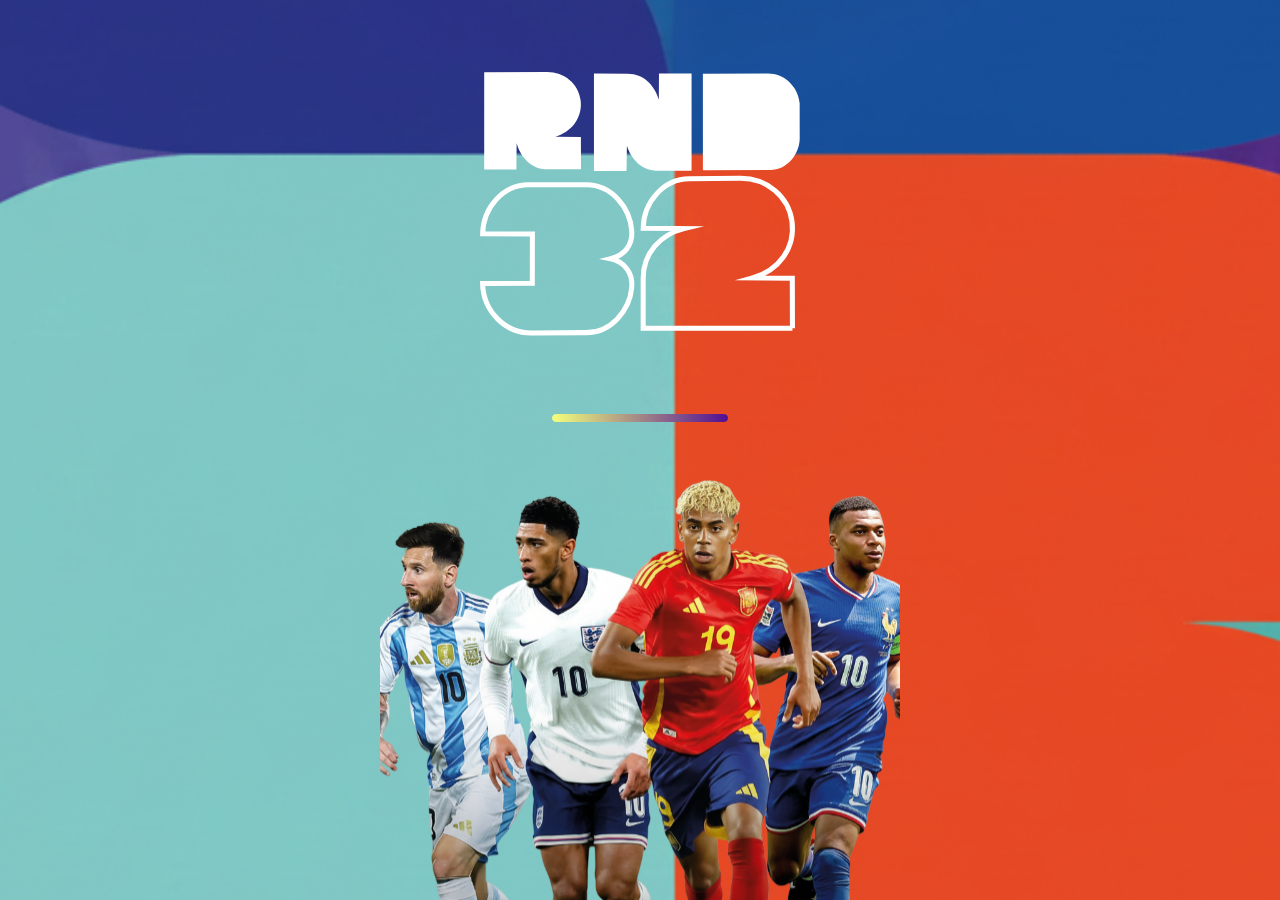
==== index.html @ e2833d2e "Radial bracket replaces the ladder-page bracket section The knockout section under the ladder now re" ====
<!DOCTYPE html>
<html lang="en">
<head>
  <meta charset="utf-8" />
  <meta name="viewport" content="width=device-width, initial-scale=1, viewport-fit=cover" />
  <meta name="theme-color" content="#111111" />
  <!-- Force browsers to always revalidate this page -->
  <meta http-equiv="Cache-Control" content="no-cache, no-store, must-revalidate" />
  <meta http-equiv="Pragma" content="no-cache" />
  <meta http-equiv="Expires" content="0" />
  <title>LBH Club · World Cup Draft</title>
  <link rel="icon" type="image/svg+xml" href="assets/img/favicon.svg" />
  <link rel="manifest" href="manifest.webmanifest" />
  <link rel="apple-touch-icon" href="assets/img/apple-touch-icon-v4.png" />
  <meta name="apple-mobile-web-app-capable" content="yes" />
  <meta name="mobile-web-app-capable" content="yes" />
  <meta name="apple-mobile-web-app-status-bar-style" content="black-translucent" />
  <meta name="apple-mobile-web-app-title" content="LBH Draft" />
  <link rel="preconnect" href="https://fonts.googleapis.com" />
  <link rel="preconnect" href="https://fonts.gstatic.com" crossorigin />
  <link rel="preload" href="assets/img/rnd-32-background.svg" as="image" />
  <link rel="preload" href="assets/img/rnd-32-players.svg" as="image" />
  <link rel="stylesheet" href="assets/css/styles.css?v=100" />
  <!-- Cache-bust: redirect to a versioned URL so stale cached pages reload once -->
  <script>
    (function () {
      var V = '88';
      try {
        if (localStorage.getItem('_lbhv') !== V) {
          localStorage.setItem('_lbhv', V);
          if (location.search.indexOf('_lbhv=') === -1) {
            location.replace(location.pathname + '?_lbhv=' + V + location.hash);
          }
        }
      } catch (e) {}
    })();
  </script>
  <script src="config.js?v=2"></script>
</head>
<body data-route="ladder" data-theme="dark">
  <div id="splash">
    <div class="splash-behind-wrap"><img class="splash-behind" src="assets/img/rnd-32-background.svg" alt="" /></div>
    <div class="splash-header">
      <img src="assets/img/rnd-32-logo.svg" class="splash-logo-img" alt="RND 32" />
    </div>
    <div class="splash-bar-track">
      <div class="splash-bar"></div>
    </div>
    <div class="splash-player-wrap"><img class="splash-player-img" src="assets/img/rnd-32-players.svg" alt="" /></div>
  </div>
  <div id="root"><main class="container"><p class="hint">Loading…</p></main></div>
  <script type="module" src="assets/js/app.js?v=64"></script>
  <script>if ('serviceWorker' in navigator) navigator.serviceWorker.register('sw.js');</script>
  <script>
    (function () {
      var p = document.querySelector('.splash-player-img');
      var b = document.querySelector('.splash-behind');
      if (!p) return;

      // Always use rAF before adding reveal class so the browser has painted
      // the opacity:0 initial state — without this the CSS transition is skipped
      function addCls(el, cls) {
        requestAnimationFrame(function () { el.classList.add(cls); });
      }

      // Background: reveal as soon as loaded
      if (b) {
        var showBg = function () { addCls(b, 'splash-reveal'); };
        if (b.complete && b.naturalWidth) { showBg(); }
        else if (b.decode) { b.decode().catch(function(){}).then(showBg); }
        else { b.addEventListener('load', showBg); b.addEventListener('error', showBg); }
      }

      // Players: reveal when decoded — no artificial delay
      var done = false;
      function showPlayers() {
        if (done) return; done = true;
        addCls(p, 'splash-reveal');
      }
      setTimeout(showPlayers, 5000);
      if (p.decode) { p.decode().catch(function(){}).then(showPlayers); }
      else { p.addEventListener('load', showPlayers); p.addEventListener('error', showPlayers); }
    })();
  </script>
</body>
</html>
---- assets/css/styles.css ----
@import url('https://fonts.googleapis.com/css2?family=Barlow+Condensed:wght@700;800;900&family=Barlow:wght@400;600;700&display=swap');

@font-face {
  font-family: 'PodiumSharp';
  src: url('../fonts/Fontspring-DEMO-podiumsharp-4.13.otf') format('opentype');
  font-weight: normal;
  font-style: normal;
  font-display: swap;
}

/* ============================================================
   LBH Club — World Cup Draft · FIFA WC26
   Redesign — white content area, dark nav, gradient pill rows
============================================================ */

/* Inter Bold — used for all numbers/scores */





:root {
  --accent:     #A855F7;
  --accent-dim: rgba(168,85,247,0.10);
  --accent-bd:  rgba(168,85,247,0.35);

  /* Light page palette */
  --bg:       #ffffff;
  --bg-2:     #f4f4f5;
  --bg-3:     #e4e4e7;
  --border:   rgba(0,0,0,0.10);
  --border-em:rgba(0,0,0,0.18);
  --text:     #111111;
  --text-2:   rgba(0,0,0,0.65);
  --text-3:   rgba(0,0,0,0.52);
  --red:      #e8351a;
  --r:        14px;
  --r-sm:     9px;
  --font:     'Barlow Condensed', 'Arial Narrow', sans-serif;
  --font-body:'Barlow Condensed', -apple-system, sans-serif;

  /* Per-route colour — overridden below */
  --h1-color:        #9333EA;
  --nav-active-bg:   #9333EA;
  --nav-active-color:#fff;
  /* Header text colours (set per route for contrast) */
  --hdr-text:        rgba(255,255,255,.55);
  --hdr-text-full:   #fff;
  --hdr-hover-bg:    rgba(255,255,255,.13);
  /* Mobile nav icon colour */
  --bnav-icon-color: #F4FF7B;
}

body[data-route="ladder"]   { --h1-color:#8bffec; --nav-active-bg:#8bffec; --nav-active-color:#1e1e1e; --hdr-text:rgba(30,30,30,.5);    --hdr-text-full:#1e1e1e; --hdr-hover-bg:rgba(0,0,0,.12);         --bnav-icon-color:#1e1e1e; }
body[data-route="fixtures"] { --h1-color:#f4ff7b; --nav-active-bg:#f4ff7b; --nav-active-color:#202123; --hdr-text:rgba(32,33,35,.5);    --hdr-text-full:#202123; --hdr-hover-bg:rgba(0,0,0,.12);         --bnav-icon-color:#202123; }
body[data-route="bracket"]  { --h1-color:#4d7cff; --nav-active-bg:#4d7cff; --nav-active-color:#fff;    --hdr-text:rgba(255,255,255,.55); --hdr-text-full:#fff;    --hdr-hover-bg:rgba(255,255,255,.13); --bnav-icon-color:#F4FF7B; }
body[data-route="draft"]    { --h1-color:#ff4b2b; --nav-active-bg:#ff4b2b; --nav-active-color:#fff;    --hdr-text:rgba(255,255,255,.55); --hdr-text-full:#fff;    --hdr-hover-bg:rgba(255,255,255,.13); --bnav-icon-color:#F4FF7B; }
body[data-route="admin"], body[data-route=""] { --h1-color:#9333EA; --nav-active-bg:#9333EA; --nav-active-color:#fff; --hdr-text:rgba(255,255,255,.55); --hdr-text-full:#fff; --hdr-hover-bg:rgba(255,255,255,.13); --bnav-icon-color:#F4FF7B; }


/* ---- DARK MODE ---- */
body[data-theme="dark"] {
  --bg:       #1a1a1a;
  --bg-2:     #333333;
  --bg-3:     #424242;
  --border:   rgba(255,255,255,0.10);
  --border-em:rgba(255,255,255,0.18);
  --text:     #ffffff;
  --text-2:   rgba(255,255,255,0.58);
  --text-3:   rgba(255,255,255,0.36);
}
body[data-theme="dark"] input,
body[data-theme="dark"] select {
  background: rgba(255,255,255,.06);
  color: #fff;
  border-color: rgba(255,255,255,.15);
}
body[data-theme="dark"] select option {
  background: #333333;
}
body[data-theme="dark"] code {
  background: rgba(255,255,255,.10);
}
body[data-theme="dark"] .teambtn .grp {
  background: rgba(255,255,255,.08);
}

/* ---- LIGHT MODE overrides ---- */
body[data-theme="light"] .ko-match { background:#fff; border-color:rgba(0,0,0,.14); }
body[data-theme="light"] .ko-side+.ko-side { border-top-color:rgba(0,0,0,.10); }
body[data-theme="light"] .bm-tabs { background:#f0f0f1; border-bottom-color:rgba(0,0,0,.12); }
body[data-theme="light"] .round-pts { color:#111; }
body[data-theme="light"] .rosters .slot { color:#111; }
body[data-theme="light"] button.primary { color:#111; }
body[data-theme="light"] .players-list li { background:#e8e8ea; color:#111; }
body[data-theme="light"] .hint { color:rgba(0,0,0,.58); }
body[data-theme="light"] .ladder-header { color:rgba(0,0,0,.55); }
body[data-theme="light"] .bm-label { color:rgba(0,0,0,.55); }

/* ---- RESET ---- */
*,*::before,*::after { box-sizing:border-box; margin:0; padding:0; }
html { -webkit-text-size-adjust:100%; }

body {
  font-family: var(--font-body);
  background: var(--bg);
  color: var(--text);
  line-height: 1.5;
  min-height: 100vh;
  overflow-x: hidden;
}

a { color: var(--accent); text-decoration: none; }
a:hover { text-decoration: underline; }


/* ---- DARK MODE TOGGLE ---- */
.theme-toggle {
  background: none; border: 1px solid var(--hdr-text);
  border-radius: 999px; cursor: pointer;
  color: var(--hdr-text); font-size: .78rem;
  padding: .28rem .65rem; min-height: unset;
  margin-left: .4rem; flex-shrink: 0;
  display: flex; align-items: center; gap: .3rem;
  transition: border-color .15s, color .15s, background .15s;
  font-family: var(--font-body); font-weight: 600; letter-spacing: .03em;
}
.theme-toggle:hover { border-color: var(--hdr-text-full); color: var(--hdr-text-full); background: var(--hdr-hover-bg); }
.theme-toggle:active { transform: scale(.95); }

/* ---- SPLASH / LOADING SCREEN ---- */
#splash {
  position: fixed; inset: 0; z-index: 9999;
  background: #1a0a3c;
  overflow: hidden;
  will-change: opacity;
  transition: opacity 0.6s ease;
}
#splash.splash-out { opacity: 0; pointer-events: none; }
.splash-behind-wrap {
  position: absolute;
  inset: 0;
  z-index: 0;
  pointer-events: none;
  overflow: hidden;
}
.splash-behind {
  position: absolute;
  top: -1%;
  left: -7%;
  width: 116%;
  height: 103%;
  object-fit: cover;
  opacity: 0;
  will-change: opacity;
  transition: opacity 0.8s ease-out;
}
.splash-behind.splash-reveal { opacity: 1; }
.splash-header {
  position: absolute;
  top: 8%;
  left: 50%; transform: translateX(-50%);
  z-index: 3;
  opacity: 0;
  animation: splash-img-in 0.4s ease-out 0.3s forwards;
}
.splash-logo-img {
  width: 80vw;
  max-width: 360px;
  height: auto;
}
.splash-bar-track {
  position: absolute; top: 46%;
  left: 50%; transform: translateX(-50%);
  width: 176px; height: 8px;
  border-radius: 999px; overflow: hidden;
  z-index: 3;
  opacity: 0;
  animation: splash-img-in 0.4s ease-out 0.4s forwards;
}
.splash-bar {
  height: 100%; border-radius: 999px;
  background: linear-gradient(90deg, #f4ff7b, #510e93);
  transform: scaleX(0); transform-origin: left;
  animation: splash-load 4s cubic-bezier(.4,0,.2,1) forwards;
}
@keyframes splash-load { from { transform: scaleX(0); } to { transform: scaleX(1); } }
.splash-player-wrap {
  position: absolute;
  bottom: -15%;
  left: 50%; transform: translateX(-50%);
  width: 101%;
  max-width: 460px;
  z-index: 2;
  pointer-events: none;
}
.splash-player-img {
  width: 100%;
  height: auto;
  display: block;
  opacity: 0;
  transform: translateY(24px);
  will-change: opacity, transform;
  transition: opacity 0.85s ease-out, transform 0.85s cubic-bezier(0.2, 0, 0, 1);
}
.splash-player-img.splash-reveal {
  opacity: 1;
  transform: translateY(0);
}
@keyframes splash-img-in {
  from { opacity: 0; }
  to   { opacity: 1; }
}
@media (max-height: 700px) {
  .splash-header { top: 6%; }
  .splash-bar-track { top: 40%; }
}
@media (min-width: 768px) {
  .splash-logo-img { width: 40vw; max-width: 320px; }
  .splash-player-wrap { max-width: 520px; bottom: auto; top: 50%; }
}

@media (max-width: 767px) {
  .splash-header { top: calc(8% + 5px); }
  .splash-logo-img { width: 75vw; }
  .splash-bar-track { top: calc(46% + 5px); }
}

/* ---- TOPBAR ---- */
.topbar {
  display: flex;
  flex-wrap: wrap;
  align-items: center;
  gap: .3rem;
  padding: calc(.85rem + env(safe-area-inset-top,0)) max(1.2rem,env(safe-area-inset-right)) .85rem max(1.2rem,env(safe-area-inset-left));
  background: var(--h1-color);
  border-bottom: none;
  transition: background .4s ease;
  position: sticky; top: 0; z-index: 50;
}

.brand { display: flex; align-items: center; gap: .55rem; color: var(--hdr-text-full); flex-shrink: 0; }
.brand:hover { text-decoration: none; }
.brand-logo-img {
  height: 56px; width: auto; display: block;
  border-radius: 0; flex-shrink: 0; object-fit: contain;
}
.brand-text { display: flex; flex-direction: column; line-height: 1.1; }
.brand-line {
  font-family: var(--font); font-weight: 800; font-size: .62rem;
  letter-spacing: .18em; text-transform: uppercase; color: #00D4B4;
}

/* Desktop nav — sits on right */
.topbar-nav {
  display: flex; align-items: center; gap: .15rem;
  margin-left: auto;
  overflow-x: auto;
  -webkit-overflow-scrolling: touch; scrollbar-width: none;
  flex-shrink: 1;
}
.topbar-nav::-webkit-scrollbar { display: none; }

.topbar-nav a, .topbar-nav .link {
  font-family: var(--font); font-weight: 700; font-size: .85rem;
  text-transform: uppercase; letter-spacing: .08em;
  color: var(--hdr-text); padding: .42rem .75rem;
  border-radius: 5px; white-space: nowrap;
  transition: color .12s, background .12s;
}
.topbar-nav a:hover { color: var(--hdr-text-full); background: var(--hdr-hover-bg); text-decoration: none; }
.topbar-nav a.active {
  background: var(--hdr-hover-bg);
  color: var(--hdr-text-full);
}

/* Theme toggle + burger sit together on the far right */
.topbar-end {
  display: flex; align-items: center; gap: .4rem; flex-shrink: 0;
}

/* ---- BURGER BUTTON (mobile only) ---- */
.nav-burger {
  display: none;
  flex-direction: column; justify-content: center; align-items: center;
  gap: 5px; width: 36px; height: 36px; min-height: unset;
  background: none !important; border: none !important;
  cursor: pointer; padding: 6px; border-radius: 6px; flex-shrink: 0;
  transition: background .15s !important;
}
.nav-burger span {
  display: block; width: 18px; height: 2px;
  background: var(--hdr-text-full); border-radius: 2px;
  opacity: .75;
  transition: transform .22s ease, opacity .15s ease;
  transform-origin: center; flex-shrink: 0;
}
.nav-burger:hover { background: rgba(255,255,255,.12) !important; }
body.nav-open .nav-burger span:nth-child(1) { transform: translateY(7px) rotate(45deg); }
body.nav-open .nav-burger span:nth-child(2) { opacity: 0; transform: scaleX(0); }
body.nav-open .nav-burger span:nth-child(3) { transform: translateY(-7px) rotate(-45deg); }

/* ---- MOBILE NAV DRAWER ---- */
.nav-drawer {
  display: none;
  width: 100%;
  flex-direction: column;
  gap: .2rem;
  padding: .4rem 0 .6rem;
  border-top: 1px solid rgba(255,255,255,.1);
}
body.nav-open .nav-drawer { display: flex; }


.nav-drawer a, .nav-drawer .link {
  font-family: var(--font); font-weight: 700; font-size: 1rem;
  text-transform: uppercase; letter-spacing: .08em;
  color: var(--hdr-text);
  padding: .65rem .75rem; border-radius: 7px;
  white-space: nowrap; display: block; width: 100%;
  background: none; border: none; text-align: left; cursor: pointer;
  transition: color .12s, background .12s;
}
.nav-drawer a:hover, .nav-drawer .link:hover {
  color: var(--hdr-text-full); background: var(--hdr-hover-bg); text-decoration: none;
}
.nav-drawer a.active {
  background: var(--hdr-hover-bg);
  color: var(--hdr-text-full);
}

/* ---- BOTTOM NAV (mobile icon bar) ---- */
.bottom-nav { display: none; }

button.link {
  background: none; border: none; cursor: pointer; min-height: unset;
  font-family: var(--font); font-weight: 700; font-size: .9rem;
  text-transform: uppercase; letter-spacing: .07em;
  color: rgba(255,255,255,0.55); padding: .38rem .65rem; border-radius: 6px;
  transition: color .12s, background .12s;
}
button.link:hover { color: #fff; background: rgba(255,255,255,.10); }

/* ---- LAYOUT ---- */
.container {
  position: relative; z-index: 1;
  max-width: 680px; margin: 0 auto;
  padding: 2rem max(1rem,env(safe-area-inset-right)) 5rem max(1rem,env(safe-area-inset-left));
  animation: fadeUp .35s cubic-bezier(0.22,1,0.36,1) both;
}
@keyframes fadeUp { from{opacity:0;transform:translateY(14px)} to{opacity:1;transform:none} }

h1 {
  font-family: 'PodiumSharp', var(--font); font-size: 3rem; font-weight: 900;
  letter-spacing: .05em; text-transform: uppercase;
  margin: 0 0 2rem;
  color: var(--h1-color);
  text-align: center;
  transition: color 0.45s ease;
}
body[data-theme="light"] h1 { color: #111111; }
h2 {
  font-family: var(--font); font-size: 1.05rem; font-weight: 800;
  text-transform: uppercase; letter-spacing: .07em;
  margin: 0 0 .65rem;
  display: flex; align-items: center; gap: .45rem; color: var(--text);
}
h2::before {
  content: ''; width: 4px; height: 1em;
  background: var(--h1-color); border-radius: 2px; flex-shrink: 0;
  transition: background 0.45s ease;
}

.hint { color: var(--text-3); font-size: .84rem; line-height: 1.6; }
.error { color: var(--red); font-size: .9rem; }

/* ---- CARD ---- */
.card {
  background: var(--bg-2);
  border: 1px solid var(--border);
  border-radius: var(--r);
  padding: 1.1rem 1.2rem; margin-bottom: 1rem;
}
.card.done {
  border-color: var(--accent-bd); background: var(--accent-dim);
  color: var(--accent); font-weight: 700;
}
.narrow { max-width: 360px; margin-left: auto; margin-right: auto; width: 100%; }

/* ---- BUTTONS ---- */
button {
  background: var(--bg-2); color: var(--text);
  border: 1px solid var(--border-em); border-radius: 999px;
  padding: .6rem 1.4rem; min-height: 44px; cursor: pointer;
  font-family: var(--font-body); font-weight: 600; font-size: .9rem;
  transition: border-color .12s, background .12s, transform .1s;
}
button:hover { border-color: var(--accent-bd); background: var(--accent-dim); }
button:active { transform: scale(.97); }
button[disabled] { opacity: .35; cursor: not-allowed; pointer-events: none; }

button.primary {
  background: var(--h1-color); color: #fff;
  border-color: transparent; font-weight: 800;
  font-family: var(--font); text-transform: uppercase; letter-spacing: .06em;
  transition: filter .12s, background 0.45s ease;
}
button.primary:hover { filter: brightness(1.1); }

button.danger { background: transparent; color: var(--red); border-color: rgba(232,53,26,.35); border-radius: 999px; }
button.danger:hover { background: rgba(232,53,26,.08); border-color: var(--red); }
.inline { display: inline; margin: 0; }

/* ---- VIEW BUTTON (Fixtures / Ladder CTA) ---- */
.view-btn-wrap { display: flex; justify-content: center; margin-top: 2.5rem; }
.view-btn {
  display: inline-block;
  background: var(--h1-color);
  color: #1e1e1e; font-family: var(--font); font-weight: 800;
  font-size: 1rem; text-transform: uppercase; letter-spacing: .07em;
  padding: .75rem 3rem; border-radius: 999px;
  text-decoration: none; cursor: pointer;
  transition: filter .15s, background 0.45s ease;
}
.view-btn:hover { filter: brightness(1.12); text-decoration: none; }
body[data-route="fixtures"] .view-btn {
  background: linear-gradient(90deg, #f0fb6c 0%, #8b44fb 100%);
  color: #1e1e1e;
}
body[data-theme="dark"][data-route="fixtures"] .view-btn {
  background: #f4ff7b;
  color: #1e1e1e;
}

/* ---- FORMS ---- */
.form { display: flex; flex-direction: column; gap: .75rem; align-items: flex-start; }
.form label { display: flex; flex-direction: column; gap: .3rem; font-size: .82rem; font-weight: 600; color: var(--text-2); }
.form .checkbox { flex-direction: row; align-items: center; gap: .5rem; color: var(--text); }
.grid-players { flex-direction: row; flex-wrap: wrap; align-items: flex-end; gap: .6rem; }
.btnrow { display: flex; flex-wrap: wrap; gap: .6rem; }
.btnrow form { margin: 0; }

input, select {
  background: var(--bg); color: var(--text);
  border: 1px solid var(--border-em); border-radius: var(--r-sm);
  padding: .55rem .75rem; font-family: var(--font-body); font-size: .9rem;
  transition: border-color .12s, background .12s;
}
input:focus, select:focus { outline: none; border-color: var(--accent); background: var(--accent-dim); }
select option { background: var(--bg); color: var(--text); }

.banner { border-radius: 999px; padding: .72rem 1.2rem; margin-bottom: 1rem; font-weight: 600; font-size: .88rem; }
.banner.ok { background: var(--accent-dim); border: 1px solid var(--accent-bd); color: var(--accent); }
.banner.err { background: rgba(232,53,26,.08); border: 1px solid rgba(232,53,26,.35); color: var(--red); }
code { background: rgba(0,0,0,.06); border-radius: 5px; padding: .05rem .4rem; font-size: .82em; color: var(--accent); }
.provider-tag { font-size:.62rem; text-transform:uppercase; letter-spacing:.1em; background:var(--accent-dim); color:var(--accent); border:1px solid var(--accent-bd); border-radius:999px; padding:.15rem .55rem; font-weight:700; }
hr { border:none; border-top:1px solid var(--border); margin:1rem 0; width:100%; }

/* ---- NUMBER FONT — Inter on all numeric/score elements ---- */
.ladder-rank, .ladder-pts, .ladder-teams,
.fixture .fx-sep, .fixture .fx-when, .fixture .fx-owners,
.ko-score, .ko-when,
.pts, .progress-label, .fxtime, .round-pts,
.score-row .sc, .score-row input {
  font-family: 'Barlow', system-ui, sans-serif !important;
  font-weight: 800;
}

/* ---- LADDER — gradient pill rows ---- */

/* Shared grid — 6 cols: rank | move | avatar | name | teams | pts */
.ladder-row,
.ladder-header {
  display: grid;
  grid-template-columns: 2.2rem 2.6rem 2.5rem 1fr 1fr 4.5rem;
  align-items: center;
  padding-left: .9rem;
  padding-right: .9rem;
}

.ladder-header {
  padding-top: 0; padding-bottom: .45rem;
  font-family: var(--font); font-size: .68rem; font-weight: 700;
  text-transform: uppercase; letter-spacing: .12em; color: var(--text-3);
}
.ladder-header .lh-rank  { text-align: center; }
.ladder-header .lh-move  { /* movement indicator header */ }
.ladder-header .lh-avatar { /* empty */ }
.ladder-header .lh-name  { padding-left: .35rem; }
.ladder-header .lh-teams { text-align: center; }
.ladder-header .lh-pts   { text-align: right; }

.ladder-list { display: flex; flex-direction: column; gap: .5rem; }

.ladder-row {
  border-radius: 999px;
  padding-top: .5rem; padding-bottom: .5rem;
  /* default: deep purple → bright mint */
  background: linear-gradient(90deg, #510e93 0%, #89faea 100%);
  color: #fff;
  transition: filter .12s;
  text-decoration: none; cursor: pointer;
}
.ladder-row:hover { filter: brightness(1.06); text-decoration: none; }

/* Leader row: amber → mint */
.ladder-row.leader {
  background: linear-gradient(90deg, #b47809 0%, #aaf6c3 100%);
  box-shadow: 0 2px 18px rgba(168,85,247,.18);
}

.ladder-rank {
  font-family: var(--font); font-size: 1.25rem; font-weight: 900;
  color: rgba(255,255,255,.8); text-align: center; line-height: 1;
}
.ladder-avatar {
  width: 2rem; height: 2rem; border-radius: 50%;
  background: rgba(0,0,0,.28);
  display: flex; align-items: center; justify-content: center;
  font-family: var(--font); font-size: .9rem; font-weight: 900;
  color: #fff; text-transform: uppercase;
  border: 2px solid rgba(255,255,255,.28);
  flex-shrink: 0;
}
.ladder-name {
  font-family: var(--font); font-size: 1rem; font-weight: 800;
  text-transform: uppercase; letter-spacing: .03em;
  overflow: hidden; text-overflow: ellipsis; white-space: nowrap;
  padding-left: .35rem;
}
.ladder-teams { text-align: center; font-family: var(--font); font-size: 1.25rem; font-weight: 800; color: #58299D; }
.ladder-pts   { text-align: right;  font-family: var(--font); font-size: 1.25rem; font-weight: 900; color: #510E93; }

/* ---- MOVEMENT INDICATORS ---- */
.ladder-move { display: flex; align-items: center; }
.lm-up, .lm-dn, .lm-nc {
  font-family: var(--font); font-size: .72rem; font-weight: 800; letter-spacing: -.01em;
  color: rgba(255,255,255,.8); white-space: nowrap;
}

/* ---- WC GROUP STANDINGS ---- */
.wcs-wrap { margin-top: 2.5rem; }
.wcs-title {
  font-family: var(--font); font-size: 1rem; font-weight: 900;
  text-transform: uppercase; letter-spacing: .1em;
  color: var(--h1-color); margin-bottom: 1rem;
}
.wcs-groups { display: grid; grid-template-columns: repeat(auto-fill, minmax(260px, 1fr)); gap: .85rem; }
.wcs-group { background: var(--bg-2); border: 1px solid var(--border-em); border-radius: var(--r); overflow: hidden; }
.wcs-chip {
  display: block; padding: .4rem .75rem;
  font-family: var(--font); font-size: .68rem; font-weight: 800;
  text-transform: uppercase; letter-spacing: .1em;
  color: var(--h1-color); border-bottom: 1px solid var(--border);
}
.wcs-table { padding: 0 .5rem .25rem; }
.wcs-row {
  display: grid;
  grid-template-columns: 1.4rem 1fr 1.6rem 1.6rem 1.6rem 1.6rem 2rem 2rem;
  align-items: center; gap: .1rem;
  padding: .3rem .2rem;
  border-bottom: 1px solid var(--border);
}
.wcs-row:last-child { border-bottom: none; }
.wcs-head {
  font-family: var(--font); font-size: .65rem; font-weight: 700;
  text-transform: uppercase; letter-spacing: .06em; color: var(--text-3);
}
.wcs-pos { font-family: var(--font); font-size: .78rem; font-weight: 800; text-align: center; color: var(--text-2); }
.wcs-team { font-family: var(--font); font-size: .78rem; font-weight: 700; overflow: hidden; text-overflow: ellipsis; white-space: nowrap; }
.wcs-num { font-family: var(--font); font-size: .78rem; font-weight: 700; text-align: right; }
.wcs-wdl { color: var(--text-3); }
.wcs-gd { color: var(--text-2); }
.wcs-pts { color: var(--h1-color); font-weight: 900; }
.wcs-qualify .wcs-pos { color: var(--h1-color); }
@media (max-width: 420px) {
  .wcs-wdl { display: none; }
  .wcs-row { grid-template-columns: 1.4rem 1fr 1.6rem 2rem 2rem; }
}
.ladder-bonus { font-size: .7rem; font-weight: 800; color: #111; margin-left: .25em; vertical-align: super; }

/* ---- WCS group cards — tappable ---- */
.wcs-group { cursor: pointer; transition: border-color .15s; }
.wcs-group:hover { border-color: var(--h1-color); }

/* ---- Group detail modal ---- */
.grp-modal {
  display: none;
  position: fixed;
  inset: 0;
  z-index: 500;
  align-items: center;
  justify-content: center;
  padding: 1rem;
}
.grp-modal.open { display: flex; }

.grp-modal-backdrop {
  position: absolute;
  inset: 0;
  background: rgba(0,0,0,.75);
}

.grp-modal-panel {
  position: relative;
  z-index: 1;
  background: var(--bg-2);
  border: 1px solid var(--border-em);
  border-radius: 16px;
  width: 100%;
  max-width: 460px;
  overflow: hidden;
  animation: grp-modal-in .18s ease both;
}
@keyframes grp-modal-in {
  from { opacity: 0; transform: translateY(10px) scale(.97); }
  to   { opacity: 1; transform: none; }
}

.grp-modal-hdr {
  display: flex;
  align-items: center;
  justify-content: space-between;
  padding: .9rem 1.1rem .75rem;
  border-bottom: 1px solid var(--border);
  background: var(--bg-3);
}
.grp-modal-title {
  font-family: var(--font);
  font-weight: 900;
  font-size: 1.15rem;
  text-transform: uppercase;
  letter-spacing: .1em;
  color: var(--h1-color);
  transition: color .45s ease;
}
.grp-modal-close {
  background: none;
  border: 1px solid var(--border-em);
  color: var(--text-2);
  font-size: .9rem;
  cursor: pointer;
  padding: .28rem .6rem;
  min-height: unset;
  line-height: 1;
  border-radius: 6px;
  transition: color .12s, background .12s;
}
.grp-modal-close:hover { color: var(--text); background: var(--bg); }

.grp-modal-body {
  overflow-x: auto;
  -webkit-overflow-scrolling: touch;
  padding: .3rem 0 .4rem;
}

.grp-modal-row {
  display: grid;
  grid-template-columns: 2rem minmax(6rem,1fr) 2.6rem 2.6rem 2.6rem 2.6rem 3rem 3rem;
  align-items: center;
  gap: .15rem;
  padding: .7rem 1.1rem;
  border-bottom: 1px solid var(--border);
  min-width: 300px;
}
.grp-modal-row:last-child { border-bottom: none; }
.grp-modal-head {
  padding: .45rem 1.1rem;
  background: rgba(0,0,0,.15);
}
.grp-modal-qualify .gm-pos { color: var(--h1-color); transition: color .45s ease; }

.gm-pos {
  font-family: var(--font);
  font-size: .92rem;
  font-weight: 900;
  text-align: center;
  color: var(--text-3);
}
.grp-modal-head .gm-pos { font-size: .72rem; font-weight: 700; }

.gm-team {
  font-family: var(--font);
  font-size: .98rem;
  font-weight: 800;
  color: var(--text);
  text-transform: uppercase;
  letter-spacing: .02em;
  overflow: hidden;
  text-overflow: ellipsis;
  white-space: nowrap;
}
.grp-modal-head .gm-team { font-size: .72rem; font-weight: 700; color: var(--text-3); }

.gm-num {
  font-family: var(--font);
  font-size: .9rem;
  font-weight: 700;
  text-align: right;
  color: var(--text-2);
}
.grp-modal-head .gm-num { font-size: .72rem; font-weight: 700; color: var(--text-3); }

.gm-pts {
  font-family: var(--font);
  font-size: 1rem;
  font-weight: 900;
  color: var(--h1-color);
  transition: color .45s ease;
}
.grp-modal-head .gm-pts { font-size: .72rem; font-weight: 700; color: var(--text-3); }

/* ---- FIXTURES — gradient pill rows ---- */
.fxgroup { margin-bottom: 2rem; }
ul.fixtures { list-style: none; padding: 0; margin: 0; display: grid; gap: 8px; }

/*
 * 3-column grid: fixed date | flex teams | fixed owners
 * Grid ensures every column starts at the same x position across ALL rows,
 * so "v" is always centred and team names always left-align together.
 */
.fixture {
  display: grid;
  grid-template-columns: 5rem 1fr 6.5rem;
  align-items: center;
  column-gap: 8px;
  border-radius: 999px; padding: 10px 22px; min-height: 37px;
  background: linear-gradient(90deg, #f2fe6a 0%, #8b42ff 100%);
  font-family: var(--font); color: #202123;
  transition: filter .12s;
}
.fixture:hover { filter: brightness(1.06); }
.fixture.played { background: linear-gradient(90deg, #d4e055 0%, #6b31d4 100%); }

/* Col 1 — date + time */
.fixture .fx-when {
  font-size: .75rem; font-weight: 700; text-transform: uppercase;
  letter-spacing: .05em; color: rgba(0,0,0,.65);
  white-space: nowrap; overflow: hidden;
}

/* Col 2 — team names, always centred */
.fixture .fx-teams {
  display: flex; align-items: center; justify-content: center; gap: .3rem;
  min-width: 0;
}
.fixture .fx-home {
  flex: 1; text-align: right; font-weight: 800; font-size: .88rem;
  text-transform: uppercase; letter-spacing: .02em;
  overflow: hidden; text-overflow: ellipsis; white-space: nowrap; min-width: 0;
}
.fixture .fx-away {
  flex: 1; text-align: left; font-weight: 800; font-size: .88rem;
  text-transform: uppercase; letter-spacing: .02em;
  overflow: hidden; text-overflow: ellipsis; white-space: nowrap; min-width: 0;
}
.fixture .fx-sep {
  font-size: .82rem; font-weight: 900; color: rgba(0,0,0,.7);
  width: 1.6rem; text-align: center; flex-shrink: 0;
  font-variant-numeric: tabular-nums;
}
.fixture.played .fx-sep { color: rgba(0,0,0,.8); }

/* Col 3 — owner names, truncate overflow */
.fixture .fx-owners {
  font-size: .7rem; font-weight: 700; text-transform: uppercase;
  letter-spacing: .03em; color: rgba(0,0,0,.6);
  white-space: nowrap; text-align: right;
  overflow: hidden; text-overflow: ellipsis;
}

/* ---- BRACKET (tournament tree) ---- */
body[data-route="bracket"] .container { max-width:100%; padding-left:0; padding-right:0; }
.bracket-hdr { padding:0 1rem .5rem; }
.bracket-hdr h1 { margin-bottom:.25rem; }

.bkt-page { overflow-x:auto; -webkit-overflow-scrolling:touch; }

.bkt-header {
  display:flex;
  background:var(--h1-color);
  min-width:1000px;
  transition:background .45s ease;
}
.bkt-hcol {
  flex:1; text-align:center; padding:.42rem .2rem;
  font-family:var(--font); font-size:.68rem; font-weight:800;
  text-transform:uppercase; letter-spacing:.1em; color:#fff;
}
.bkt-hcol-center { flex:1.4; }

.bkt-body {
  display:flex; align-items:stretch;
  min-height:700px; min-width:1000px;
  padding:.5rem 0;
}

/* Round columns */
.bk-col {
  flex:1; display:flex; flex-direction:column;
  justify-content:space-around; padding:0 2px;
}
.bk-pair {
  flex:1; display:flex; flex-direction:column;
  justify-content:space-around; position:relative;
}
.bk-slot { padding:2px 0; position:relative; }

/* Left connectors: horizontal stub right + vertical bar between pair */
.bk-left .bk-slot::after {
  content:''; position:absolute;
  right:-3px; top:50%; transform:translateY(-50%);
  width:5px; height:1px; background:var(--border);
}
.bk-left .bk-pair::after {
  content:''; position:absolute;
  right:-3px; top:25%; bottom:25%;
  width:1px; background:var(--border);
}

/* Right connectors: mirrored */
.bk-right .bk-slot::after {
  content:''; position:absolute;
  left:-3px; top:50%; transform:translateY(-50%);
  width:5px; height:1px; background:var(--border);
}
.bk-right .bk-pair::after {
  content:''; position:absolute;
  left:-3px; top:25%; bottom:25%;
  width:1px; background:var(--border);
}

/* Center column: logo + final + 3rd place */
.bk-center {
  flex:1.4; display:flex; flex-direction:column;
  align-items:center; justify-content:center;
  gap:.65rem; padding:0 .5rem;
}
.bk-logo { width:68px; height:68px; border-radius:13px; display:block; }
.bk-final-slot { width:100%; }
.bk-third { width:100%; }
.bk-third-lbl {
  font-family:var(--font); font-size:.6rem; font-weight:800;
  text-transform:uppercase; letter-spacing:.1em;
  color:var(--text-3); margin:0 0 .2rem; text-align:center;
}

/* Match cards */
.ko-match { background:var(--bg-2); border:1px solid var(--border); border-radius:var(--r-sm); overflow:hidden; transition:border-color .12s; }
.ko-match.played { border-color:var(--accent-bd); }
.ko-match.is-tbd { opacity:.4; border-style:dashed; }
.ko-side { display:grid; grid-template-columns:1fr auto; align-items:center; gap:.3rem; padding:.38rem .45rem; }
.ko-side+.ko-side { border-top:1px solid var(--border); }
.ko-side .ko-team { font-weight:600; font-size:.74rem; white-space:nowrap; overflow:hidden; text-overflow:ellipsis; min-width:0; }
.ko-side .ko-score { min-width:1.1rem; text-align:center; font-weight:700; font-variant-numeric:tabular-nums; color:var(--text-3); font-size:.8rem; font-family:var(--font); }
.ko-side.win { background:var(--accent-dim); }
.ko-side.win .ko-team { color:var(--accent); font-weight:700; }
.ko-side.win .ko-team::after { content:' ▸'; color:var(--accent); }
.ko-side.win .ko-score { color:var(--accent); }
.ko-side.tbd .ko-team { color:var(--text-3); font-weight:500; }
.round-pts { font-size:.6rem; font-weight:800; text-transform:uppercase; letter-spacing:.08em; color:#fff; background:var(--h1-color); border-radius:4px; padding:.12rem .5rem; transition:background .45s ease; }

/* Mobile bracket tabs (visible below 1000px, tree hidden) */
.bkt-mobile { display:none; }
.bm-input { display:none; }
.bm-tabs { display:flex; border-bottom:1px solid var(--border); background:var(--bg-2); }
.bm-label {
  flex:1; text-align:center; padding:.65rem .25rem;
  font-family:var(--font); font-weight:700; font-size:.78rem;
  text-transform:uppercase; letter-spacing:.06em;
  color:var(--text-3); cursor:pointer;
  border-bottom:3px solid transparent;
  transition:color .15s, border-color .15s;
}
.bm-label:hover { color:var(--text); }
#bm-r32:checked ~ .bm-tabs label[for="bm-r32"],
#bm-r16:checked ~ .bm-tabs label[for="bm-r16"],
#bm-ko:checked  ~ .bm-tabs label[for="bm-ko"] {
  color:var(--h1-color); border-bottom-color:var(--h1-color);
}
.bm-panel { display:none; padding:1rem; }
#bm-r32:checked ~ #bmp-r32,
#bm-r16:checked ~ #bmp-r16,
#bm-ko:checked  ~ #bmp-ko { display:block; }
.bm-grid { display:grid; grid-template-columns:repeat(auto-fill,minmax(260px,1fr)); gap:.65rem; }
.bm-stage-lbl {
  font-family:var(--font); font-weight:800; font-size:.82rem;
  text-transform:uppercase; letter-spacing:.06em;
  color:var(--text); margin:1.2rem 0 .5rem;
  display:flex; align-items:center; gap:.5rem;
}
.bm-stage-lbl:first-child { margin-top:0; }

/* ---- MOBILE BRACKET TREE rows ---- */
.mb-section {
  display: flex;
  align-items: stretch;
  margin-bottom: .55rem;
}
/* Left column: two feed match cards, stacked */
.mb-pair {
  flex: 1;
  display: flex;
  flex-direction: column;
  justify-content: space-around;
  gap: .25rem;
  position: relative;
  padding-right: 10px;
}
/* Horizontal stub: each feed slot → connector */
.mb-pair .mb-slot { position: relative; }
.mb-pair .mb-slot::after {
  content: ''; position: absolute;
  right: -10px; top: 50%;
  width: 10px; height: 1px;
  background: var(--border-em);
}
/* Vertical connector between the two stubs */
.mb-pair::after {
  content: ''; position: absolute;
  right: 0; top: 28%; bottom: 28%;
  width: 1px; background: var(--border-em);
}
/* Right column: advance match, centred between the two feeds */
.mb-advance {
  flex: 1;
  display: flex;
  align-items: center;
  padding-left: 10px;
  position: relative;
}
/* Horizontal stub: connector → advance match */
.mb-advance::before {
  content: ''; position: absolute;
  left: 0; top: 50%;
  width: 10px; height: 1px;
  background: var(--border-em);
}
.mb-advance > .ko-match { width: 100%; }
/* Solo match (3rd place / no pairing) */
.mb-solo { margin-bottom: .55rem; }

@media(max-width:999px) {
  .bkt-page { display:none; }
  .bkt-mobile { display:block; }
}

/* ---- DRAFT ---- */
.draft-head { text-align:center; }
.draft-head form { display:inline-block; margin:.5rem 0 0; }
.players-list { display:flex; gap:.45rem; flex-wrap:wrap; list-style:none; padding:0; margin:.75rem 0; }
.players-list li { background:var(--bg-2); border:1px solid var(--border); border-radius:999px; padding:.3rem .9rem; font-weight:600; font-size:.88rem; }
.progress { display:flex; align-items:center; gap:.75rem; margin-bottom:1rem; }
.progress .bar { flex:1; height:6px; background:rgba(0,0,0,.08); border-radius:999px; overflow:hidden; }
.progress .bar span { display:block; height:100%; border-radius:999px; background:linear-gradient(90deg,#F97316,#9333EA); transition:width .4s ease; }
.progress-label { color:var(--text-3); font-size:.82rem; white-space:nowrap; font-weight:600; }
.onclock { display:flex; justify-content:space-between; align-items:center; gap:.75rem; flex-wrap:wrap; border-color:var(--accent-bd)!important; background:var(--accent-dim)!important; }
.onclock .label { display:block; font-family:var(--font); font-size:.68rem; text-transform:uppercase; letter-spacing:.14em; color:var(--accent); font-weight:700; }
.onclock .who { font-family:var(--font); font-size:1.6rem; font-weight:900; color:var(--text); text-transform:uppercase; letter-spacing:.02em; }
.onclock .meta { color:var(--text-2); margin-left:.5rem; font-size:.85rem; }
.onclock .upnext { color:var(--text-2); font-size:.82rem; }
.draft-grid { display:grid; grid-template-columns:1fr; gap:1rem; align-items:start; }
.rosters .roster { background:var(--bg-2); border:1px solid var(--border); border-radius:var(--r-sm); padding:.65rem .85rem; margin-bottom:.5rem; transition:border-color .12s; }
.rosters .roster.active { border-color:var(--accent-bd); background:var(--accent-dim); }
.rosters h3 { font-size:.9rem; margin:0 0 .4rem; display:flex; align-items:center; gap:.45rem; font-weight:700; font-family:var(--font); text-transform:uppercase; letter-spacing:.04em; }
.rosters .slot { background:var(--h1-color); color:#fff; border-radius:5px; padding:0 .45rem; font-size:.75rem; font-weight:900; transition:background 0.45s ease; }
.rosters .count { margin-left:auto; color:var(--text-3); font-weight:600; font-size:.78rem; }
.rosters ul { list-style:none; margin:0; padding:0; font-size:.88rem; }
.rosters li { padding:.2rem 0; display:flex; gap:.45rem; align-items:baseline; }
.rosters li.empty { color:var(--text-3); }
.rank { color:var(--text-3); font-weight:700; font-size:.72rem; font-family:var(--font); }
.code { display:inline-block; background:rgba(0,0,0,.06); border-radius:5px; padding:0 .38rem; font-size:.7rem; font-weight:700; color:var(--text-2); }
.pickpane h2 { margin-bottom:.25rem; }
.hl { color:var(--accent); }
.whoami { display:flex; flex-wrap:wrap; align-items:center; gap:.5rem; }
.whoami .who-label { color:var(--text-2); font-size:.88rem; }
.whoami .me { color:var(--accent); font-weight:800; font-size:1rem; font-family:var(--font); text-transform:uppercase; letter-spacing:.04em; }
.whoami .who-btns { display:flex; flex-wrap:wrap; gap:.4rem; }
.waiting { color:var(--text-2); font-size:.92rem; margin:0; }
.waiting strong { color:var(--accent); }
.team-buttons { display:grid; grid-template-columns:1fr; gap:.4rem; margin-top:.6rem; }
.team-buttons form { margin:0; }
.teambtn { display:flex; align-items:center; gap:.6rem; width:100%; justify-content:flex-start; text-align:left; font-size:.88rem; border-radius:var(--r-sm); }
.teambtn .rank { min-width:2.4rem; }
.teambtn .tname { flex:1; }
.teambtn .grp { color:var(--text-3); font-size:.7rem; background:rgba(0,0,0,.06); border-radius:4px; padding:.05rem .4rem; font-family:var(--font); font-weight:700; }
.teambtn:hover .grp { color:var(--accent); background:var(--accent-dim); }

/* ---- SCORE ENTRY ---- */
.score-row { display:flex; flex-wrap:wrap; align-items:center; gap:.4rem; padding:.6rem 0; border-bottom:1px solid var(--border); margin:0; }
.score-row .t { flex:1 1 30%; min-width:5rem; font-weight:600; font-size:.88rem; }
.score-row .t.home { text-align:right; }
.score-row .sc { width:3.2rem; text-align:center; }
.score-row select { flex:1 1 100%; }
.score-row button { margin-left:auto; padding:.45rem .8rem; min-height:36px; font-size:.82rem; }

/* ---- RESPONSIVE ---- */
/* ============================================================
   MOBILE NAV — hide topbar, show bottom icon bar (≤767px)
============================================================ */

@media(max-width: 767px) {
  .topbar { display: none !important; }

  /* Replace topbar's safe-area + breathing room that disappears on mobile */
  .container {
    padding-top: calc(1.75rem + env(safe-area-inset-top, 0px));
  }

  .bottom-nav {
    display: flex;
    position: fixed;
    bottom: 0; left: 0; right: 0;
    align-items: center;
    justify-content: space-around;
    background: #000000;
    border-top: none;
    height: calc(72px + env(safe-area-inset-bottom, 0px));
    padding-bottom: env(safe-area-inset-bottom, 0px);
    z-index: 200;
    --bnav-icon-color: #F4FF7B;
  }
  .bnav-item {
    display: flex; align-items: center; justify-content: center;
    width: 60px; height: 48px;
    border-radius: 0;
    text-decoration: none;
  }
  .bnav-icon {
    display: block;
    width: 32px; height: 26px;
    background-color: var(--bnav-icon-color);
    -webkit-mask-repeat: no-repeat; mask-repeat: no-repeat;
    -webkit-mask-size: contain;     mask-size: contain;
    -webkit-mask-position: center;  mask-position: center;
    opacity: .30;
    transition: opacity .15s;
  }
  .bnav-item.active .bnav-icon { opacity: 1; }
  .bnav-ladder   { -webkit-mask-image: url(../img/nav-ladder.svg);   mask-image: url(../img/nav-ladder.svg);   }
  .bnav-fixtures { -webkit-mask-image: url(../img/nav-fixtures.svg); mask-image: url(../img/nav-fixtures.svg); }
  .bnav-teams    { -webkit-mask-image: url(../img/nav-teams.svg);    mask-image: url(../img/nav-teams.svg);    }
  .bnav-bracket  { -webkit-mask-image: url(../img/nav-bracket.svg);  mask-image: url(../img/nav-bracket.svg);  }
  .bnav-tips     { -webkit-mask-image: url(../img/nav-tips.svg);     mask-image: url(../img/nav-tips.svg);     }
  .bnav-admin    { -webkit-mask-image: url(../img/nav-admin.svg);    mask-image: url(../img/nav-admin.svg);    }

  body { padding-bottom: calc(72px + env(safe-area-inset-bottom, 0px)); }
}

/* ============================================================
   MOBILE — primary target: 375–430px (iPhone)
============================================================ */

@media(max-width: 480px) {
  /* Topbar: switch to burger layout */
  .topbar {
    padding-left: .6rem;
    padding-right: .6rem;
    gap: .15rem;
  }
  .brand-logo-img { height: 44px; }
  /* Hide desktop nav links, show burger */
  .topbar-nav { display: none; }
  .topbar-end { margin-left: auto; }
  .nav-burger { display: flex; }
  .theme-toggle {
    padding: .22rem .42rem;
    font-size: .72rem;
    margin-left: 0;
  }

  /* Headings */
  h1 { font-size: 2.4rem; margin-bottom: 1.25rem; }

  /* Container edges */
  .container { padding-left: .75rem; padding-right: .75rem; }

  /* Ladder: tighter columns */
  .ladder-row,
  .ladder-header {
    grid-template-columns: 1.8rem 2.4rem 2.1rem 1fr 4.2rem 3.8rem;
    padding-left: .65rem;
    padding-right: .65rem;
  }
  .ladder-rank  { font-size: 1.1rem; }
  .ladder-pts   { font-size: 1.05rem; }
  .ladder-teams { font-size: 1.05rem; }
  .ladder-name  { font-size: .9rem; }
  .ladder-avatar { width: 1.8rem; height: 1.8rem; font-size: .82rem; }

  /* Fixture pills: compress on small screens — shrink fixed grid columns */
  .fixture {
    grid-template-columns: 4rem 1fr 5rem;
    padding: 8px 14px;
    column-gap: 5px;
  }
  .fixture .fx-when { font-size: .65rem; letter-spacing: .03em; }
  .fixture .fx-owners { font-size: .62rem; letter-spacing: .02em; }
  .fixture .fx-home,
  .fixture .fx-away { font-size: .8rem; }
  .fixture .fx-sep  { width: 1.4rem; font-size: .75rem; }

  /* View button: full width on small screens */
  .view-btn-wrap { margin-top: 2rem; }
  .view-btn { padding: .72rem 2rem; font-size: .92rem; }

  /* Bracket: allow horizontal scroll on mobile (handled by .bkt-page overflow-x) */

  /* Draft team buttons: always single col on mobile */
  .team-buttons { grid-template-columns: 1fr !important; }

  /* Score entry rows: stack better */
  .score-row { gap: .3rem; }

  /* Cards: tighter padding */
  .card { padding: .85rem .9rem; }
}

/* Very small screens (SE, 320px) */
@media(max-width: 360px) {
  .topbar nav a, .topbar nav .link {
    font-size: .72rem;
    padding: .25rem .35rem;
  }
  .ladder-row,
  .ladder-header {
    grid-template-columns: 1.6rem 2.2rem 2rem 1fr 3.8rem 3.4rem;
  }
  .fixture { grid-template-columns: 3rem 1fr 4.5rem; }
  .fixture .fx-when { font-size: .58rem; }
  .fixture .fx-owners { font-size: .58rem; }
}

/* Tablet and up: restore full comfort */
@media(min-width: 600px) {
  h1 { font-size: 3.5rem; }
  .draft-grid { grid-template-columns: 300px 1fr; }
  .fixture { grid-template-columns: 5rem 1fr 7rem; }
}

@media(min-width: 1000px) {
  .team-buttons { grid-template-columns: 1fr 1fr; }
}

/* ============================================================
   Fixtures card layout (Figma design)
============================================================ */

/* Date group header — yellow bold, no left bar */
/* ---- FIXTURES ACCORDION ---- */
.fxday {
  margin-bottom: .55rem;
  border: 1px solid var(--border-em);
  border-radius: var(--r);
  overflow: hidden;
}

.fxday > summary {
  list-style: none;
  display: flex; align-items: center; justify-content: space-between;
  gap: .5rem;
  padding: .7rem 1rem;
  background: var(--bg-2);
  cursor: pointer;
  user-select: none;
}
.fxday > summary::-webkit-details-marker { display: none; }

.fxday-title {
  font-family: var(--font); font-weight: 800; font-size: .9rem;
  text-transform: uppercase; letter-spacing: .06em; color: var(--text);
  flex: 1;
}

/* Chevron arrow */
.fxday > summary::after {
  content: '›';
  font-size: 1.1rem; line-height: 1;
  color: var(--text-3);
  transition: transform .2s ease;
  flex-shrink: 0;
}
.fxday[open] > summary::after { transform: rotate(90deg); }

/* Played count badge */
.fxday-badge {
  font-family: var(--font-body); font-size: .72rem; font-weight: 700;
  color: var(--text-3); white-space: nowrap;
}
.fxday-badge.done {
  color: #22c55e;
}

/* Fully-played day: stays in date order but fades back so the live day stands out */
.fxday.done > summary { opacity: .5; }
.fxday.done > summary:hover { opacity: .75; }
.fxday.done[open] > summary { opacity: 1; }

.fxday-body {
  padding: .75rem;
  display: flex; flex-direction: column; gap: .5rem;
  border-top: 1px solid var(--border);
}

/* Past Results jump button */
.fx-jump-btn {
  display: inline-flex; align-items: center; gap: .3rem;
  background: var(--bg-2); border: 1px solid var(--border-em);
  border-radius: 999px; padding: .4rem 1rem;
  font-family: var(--font); font-weight: 700; font-size: .78rem;
  text-transform: uppercase; letter-spacing: .06em;
  color: var(--text-2); cursor: pointer; margin-bottom: .75rem;
  transition: color .15s;
}
.fx-jump-btn:hover { color: var(--text); }

/* Results section at bottom of fixtures */
.fx-results { margin-top: 1.5rem; }

/* Fixture card — same gradient as branding, tall 3-row layout */
.fixture-card {
  background: linear-gradient(90deg, #f2fe6a 0%, #8b42ff 100%);
  border-radius: 12px;
  padding: 11px 16px 12px;
  margin-bottom: 8px;
  color: #202123;
}
.fixture-card.played { opacity: .88; }

/* Top row: time (left) + group (right) */
.fxc-top {
  display: flex; justify-content: space-between; align-items: baseline;
  margin-bottom: 8px;
}
.fxc-time {
  font-family: var(--font); font-weight: 800; font-size: .82rem;
  color: #202123; letter-spacing: .04em; line-height: 1;
}
.fxc-group {
  font-family: var(--font); font-weight: 700; font-size: .75rem;
  color: rgba(0,0,0,0.55); text-transform: uppercase; letter-spacing: .07em;
}

/* Middle row: Team  score/v  Team */
.fxc-match {
  display: flex; align-items: center; justify-content: center;
  gap: .5rem; margin-bottom: 7px;
}
.fxc-team {
  font-family: var(--font); font-weight: 900; font-size: 1.15rem;
  text-transform: uppercase; color: #202123; letter-spacing: .02em;
  flex: 1; min-width: 0; overflow: hidden; text-overflow: ellipsis;
  white-space: nowrap; text-align: center;
}
.fxc-sep {
  font-family: var(--font); font-weight: 900; font-size: 1.1rem;
  color: #202123; min-width: 2.4rem; text-align: center;
  flex-shrink: 0;
}

/* Bottom row: owner names */
.fxc-owners {
  display: flex; align-items: center; justify-content: center; gap: .3rem;
}
.fxc-owner {
  font-family: var(--font); font-weight: 700; font-size: .82rem;
  color: #202123;
}
/* Winning owner gets the dark pill; loser stays plain */
.fxc-owner.winner {
  background: #202123; color: #fff;
  border-radius: 4px; padding: 2px 8px;
}
/* Both owners get a semi-transparent pill on a draw — shared points */
.fxc-owner.draw {
  background: rgba(32, 33, 35, 0.7); color: #fff;
  border-radius: 4px; padding: 2px 8px;
}
.fxc-owner.dim { background: none; color: rgba(0,0,0,0.38); font-weight: 400; }
.fxc-vs {
  font-family: var(--font); font-weight: 400; font-size: .75rem;
  color: rgba(0,0,0,0.5);
}

/* Mobile tweaks */
@media(max-width:480px) {
  .fxday-title { font-size: .82rem; }
  .fxc-team { font-size: .95rem; }
  .fxc-sep  { font-size: .95rem; min-width: 2rem; }
}

/* ============================================================
   Teams / Draft-room redesign
============================================================ */

.back-link {
  display: inline-block; margin-bottom: 1.25rem;
  color: var(--h1-color); font-family: var(--font); font-weight: 800;
  font-size: .85rem; text-decoration: none; letter-spacing: .06em;
  text-transform: uppercase; opacity: .85;
}
.back-link:hover { opacity: 1; text-decoration: underline; }

.section-label {
  font-family: var(--font); font-weight: 800; font-size: .72rem;
  text-transform: uppercase; letter-spacing: .12em;
  color: var(--text-2); margin: 0 0 .55rem;
}

/* --- Player cards grid --- */
.teams-grid { display: grid; gap: 10px; }

.team-card {
  display: grid;
  grid-template-columns: 1fr auto;
  grid-template-rows: auto auto;
  background: var(--bg-2);
  border: 1px solid var(--border-em);
  border-radius: 14px; padding: 1rem 1.1rem;
  text-decoration: none; color: var(--text);
  transition: border-color .15s, background .15s;
  cursor: pointer;
}
.team-card:hover { border-color: var(--h1-color); background: var(--bg-3); }

.team-card-name {
  font-family: var(--font); font-weight: 900; font-size: 1.2rem;
  text-transform: uppercase; letter-spacing: .06em;
  color: var(--h1-color); grid-column: 1; grid-row: 1;
  margin-bottom: .45rem;
}
.team-card-list {
  list-style: none; padding: 0; margin: 0;
  grid-column: 1; grid-row: 2;
  display: flex; flex-wrap: wrap; gap: .3rem;
}
.team-card-list li {
  font-size: .73rem; font-family: var(--font); font-weight: 700;
  text-transform: uppercase; letter-spacing: .03em;
  background: var(--accent-dim); border: 1px solid var(--accent-bd);
  border-radius: 999px; padding: .18rem .6rem; color: var(--text);
}
.team-card-chevron {
  grid-column: 2; grid-row: 1 / 3; align-self: center;
  font-size: 1.5rem; color: var(--text-3); padding-left: .75rem; line-height: 1;
}

/* --- Player detail: team badges --- */
.player-teams-row {
  display: flex; flex-wrap: wrap; gap: .45rem; margin-bottom: 1.6rem;
}
.player-team-badge {
  display: inline-block;
  background: linear-gradient(90deg, #8b42ff, #4dffc3);
  color: #111; font-family: var(--font); font-weight: 800;
  font-size: .78rem; text-transform: uppercase; letter-spacing: .05em;
  padding: .4rem .9rem; border-radius: 999px;
  text-decoration: none; transition: filter .12s;
}
.player-team-badge:hover { filter: brightness(1.1); }

/* fxgroup titles used on player/team detail pages */
.fxgroup .section-label { margin-bottom: .6rem; }

@media(min-width: 600px) {
  .teams-grid { grid-template-columns: 1fr 1fr; }
}

/* ---- Confirmed qualifiers grid (bracket page) ---- */
.qualifiers-section { margin-bottom: 1.75rem; }
.qualifiers-heading { font-size: .75rem; text-transform: uppercase; letter-spacing: .09em; color: var(--text-2); margin: 0 0 .65rem; font-weight: 700; }
.qualifiers-count { font-size: .7rem; background: var(--h1-color); color: #fff; border-radius: 4px; padding: .1rem .45rem; margin-left: .4rem; vertical-align: middle; }
.qualifiers-grid { display: grid; grid-template-columns: repeat(auto-fill, minmax(130px, 1fr)); gap: .4rem; }
.qualifier-card { background: var(--bg-2); border: 1px solid var(--border); border-radius: var(--r-sm); padding: .45rem .6rem; }
.qualifier-card--maybe { border-style: dashed; opacity: .55; }
.q-team { display: block; font-weight: 700; font-size: .78rem; color: var(--text); white-space: nowrap; overflow: hidden; text-overflow: ellipsis; }
.q-meta { display: block; font-size: .65rem; color: var(--text-2); margin-top: .1rem; }
.q-meta strong { color: var(--h1-color); font-weight: 700; }

/* Bracket: confirmed R32 team slot (known team, match not yet played) */
.ko-side.confirmed-q { border-left: 2px solid var(--h1-color); }
.ko-side.confirmed-q .ko-team { color: var(--h1-color); font-weight: 700; }

/* ---- Click-to-enlarge modal ---- */
[data-expand-type] { cursor: zoom-in; }
.lbh-modal-bg { position: fixed; inset: 0; background: rgba(0,0,0,.75); z-index: 999; display: flex; align-items: center; justify-content: center; padding: 1rem; backdrop-filter: blur(2px); }
.lbh-modal-bg[hidden] { display: none; }
.lbh-modal-box { background: var(--bg); border: 1px solid var(--border); border-radius: var(--r); padding: 1.5rem 1rem 1.25rem; max-width: 520px; width: 100%; max-height: 85dvh; overflow-y: auto; position: relative; }
.lbh-modal-close { position: absolute; top: .6rem; right: .75rem; background: none; border: none; font-size: 1.1rem; color: var(--text-2); cursor: pointer; line-height: 1; padding: .25rem .4rem; border-radius: 4px; }
.lbh-modal-close:hover { color: var(--text); background: var(--bg-2); }
.lbh-modal-content { margin-top: .25rem; }
.lbh-modal-zoom.lbh-modal-match .ko-match { cursor: default; padding: 1rem; }
.lbh-modal-zoom.lbh-modal-match .ko-team { font-size: 1.1rem; }
.lbh-modal-zoom.lbh-modal-match .ko-score { font-size: 1.5rem; }
.lbh-modal-zoom.lbh-modal-group .wcs-group { cursor: default; width: 100%; }
.lbh-modal-zoom.lbh-modal-group .wcs-wdl { display: block !important; }
.lbh-modal-zoom.lbh-modal-group .wcs-row { grid-template-columns: 1.4rem 1fr 1.6rem 1.6rem 1.6rem 1.6rem 2rem 2rem; }

/* ---- LADDER BRACKET ---- */
.bkt-ladder{display:block!important}
.lbh-bracket-ladder-hdr{margin-top:2rem;margin-bottom:.25rem}
.ko-info{min-width:0;text-align:left}
.ko-owner{display:block;font-size:.72em;opacity:.48;line-height:1.3;overflow:hidden;text-overflow:ellipsis;white-space:nowrap;margin-top:2px}
.ko-live-bar{display:flex;align-items:center;gap:5px;padding:3px 8px;font-size:.72em;color:#e5564b;border-bottom:1px solid rgba(229,86,75,.2);background:rgba(229,86,75,.06)}
.ko-match.ko-live{border-color:#e5564b}
.ko-match.ko-live .ko-score{opacity:1}
.live-dot{width:8px;height:8px;border-radius:50%;background:#e5564b;display:inline-block;flex:0 0 auto;animation:livepulse 1.2s ease-in-out infinite}
.live-clock{display:inline-block;font-size:.72em;font-weight:700;color:#e5564b;background:rgba(229,86,75,.13);border:1px solid rgba(229,86,75,.3);border-radius:4px;padding:1px 6px;letter-spacing:.02em;min-width:2.2em;text-align:center;font-variant-numeric:tabular-nums}
@keyframes livepulse{0%,100%{opacity:1}50%{opacity:.15}}
.mb-section-r{display:flex;flex-direction:row;align-items:stretch;margin-bottom:.55rem}
.mb-pair-r{flex:1;display:flex;flex-direction:column;justify-content:space-around;gap:.25rem;position:relative;padding-left:10px}
.mb-pair-r .mb-slot{position:relative}
.mb-pair-r .mb-slot::after{content:'';position:absolute;left:-10px;top:50%;width:10px;height:1px;background:var(--border-em)}
.mb-pair-r::after{content:'';position:absolute;left:0;top:28%;bottom:28%;width:1px;background:var(--border-em)}
.mb-advance-r{flex:1;display:flex;align-items:center;padding-right:10px;position:relative}
.mb-advance-r::before{content:'';position:absolute;right:0;top:50%;width:10px;height:1px;background:var(--border-em)}
.mb-advance-r>.ko-match{width:100%}
.mirror-bracket{display:flex;align-items:start}
.mirror-half{flex:1;min-width:0}
.mirror-divider{flex:0 0 2px;background:var(--border);align-self:stretch;margin:0 10px}
.qkf-tree{display:flex;align-items:stretch;min-height:220px;padding:.5rem 0}

/* ---- Bracket card uniform height (TBD slots match real team cards) ---- */
.bkt-ladder .ko-side { min-height:2.8rem; display:flex; flex-direction:column; gap:.1rem; align-items:stretch; }
.ko-name-row { display:flex; align-items:center; gap:.3rem; min-width:0; }
.ko-name-row .ko-team { flex:1; min-width:0; text-align:left; white-space:nowrap; overflow:hidden; text-overflow:ellipsis; }
.ko-name-row .ko-score { flex:0 0 auto; min-width:1.1rem; text-align:right; }
.bkt-ladder .ko-match { min-width:0; }
.mirror-bracket { align-items:stretch; }
.mirror-half { display:flex; flex-direction:column; }
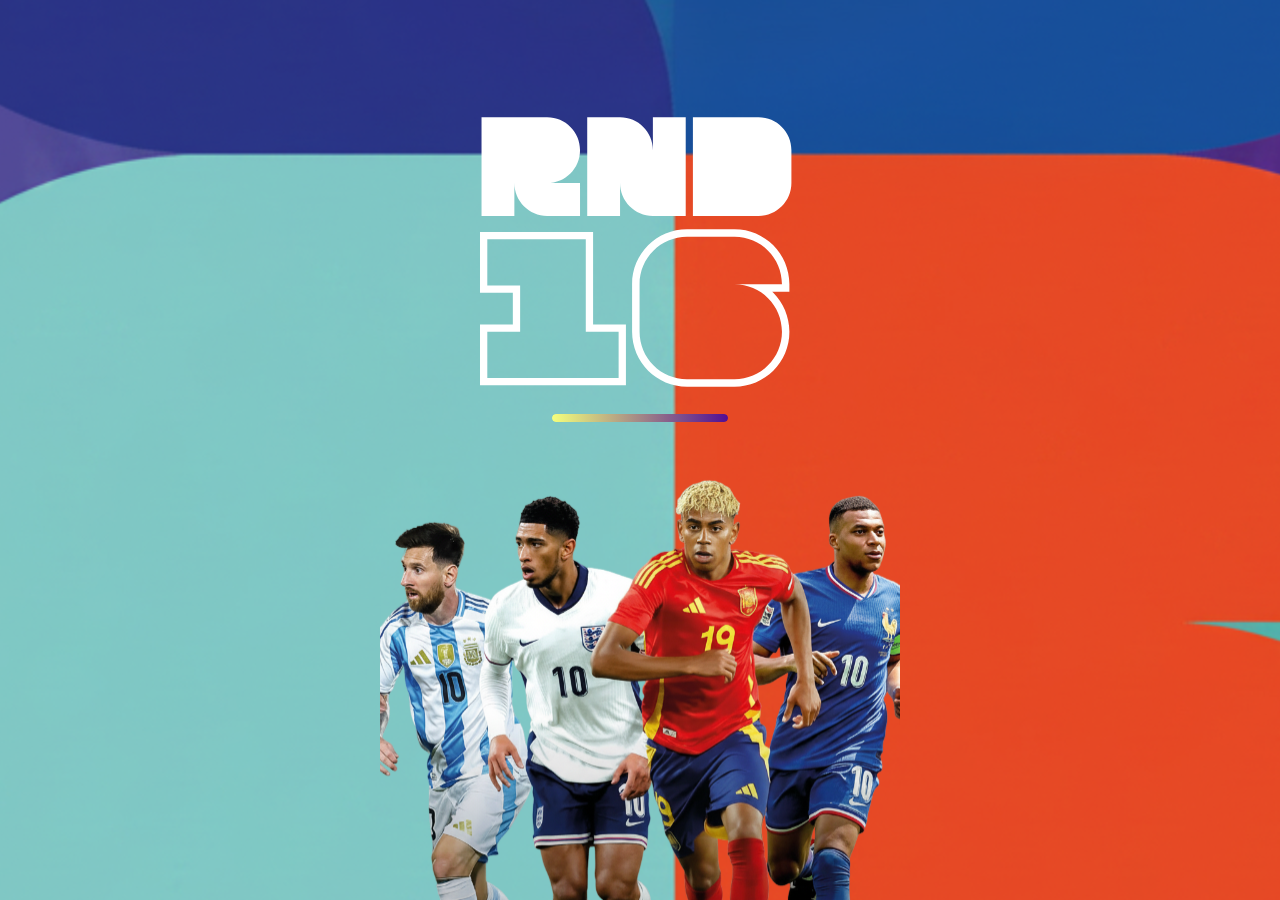
==== commit 9138d11e: "Splash: RND 32 -> RND 16 wordmark Co-Authored-By: Claude Fable 5 <noreply@anthropic.com>" ====
--- a/index.html
+++ b/index.html
@@ -24,7 +24,7 @@
   <!-- Cache-bust: redirect to a versioned URL so stale cached pages reload once -->
   <script>
     (function () {
-      var V = '88';
+      var V = '92';
       try {
         if (localStorage.getItem('_lbhv') !== V) {
           localStorage.setItem('_lbhv', V);
@@ -41,7 +41,7 @@
   <div id="splash">
     <div class="splash-behind-wrap"><img class="splash-behind" src="assets/img/rnd-32-background.svg" alt="" /></div>
     <div class="splash-header">
-      <img src="assets/img/rnd-32-logo.svg" class="splash-logo-img" alt="RND 32" />
+      <img src="assets/img/rnd-16-logo.svg" class="splash-logo-img" alt="RND 16" />
     </div>
     <div class="splash-bar-track">
       <div class="splash-bar"></div>
@@ -49,7 +49,7 @@
     <div class="splash-player-wrap"><img class="splash-player-img" src="assets/img/rnd-32-players.svg" alt="" /></div>
   </div>
   <div id="root"><main class="container"><p class="hint">Loading…</p></main></div>
-  <script type="module" src="assets/js/app.js?v=64"></script>
+  <script type="module" src="assets/js/app.js?v=67"></script>
   <script>if ('serviceWorker' in navigator) navigator.serviceWorker.register('sw.js');</script>
   <script>
     (function () {
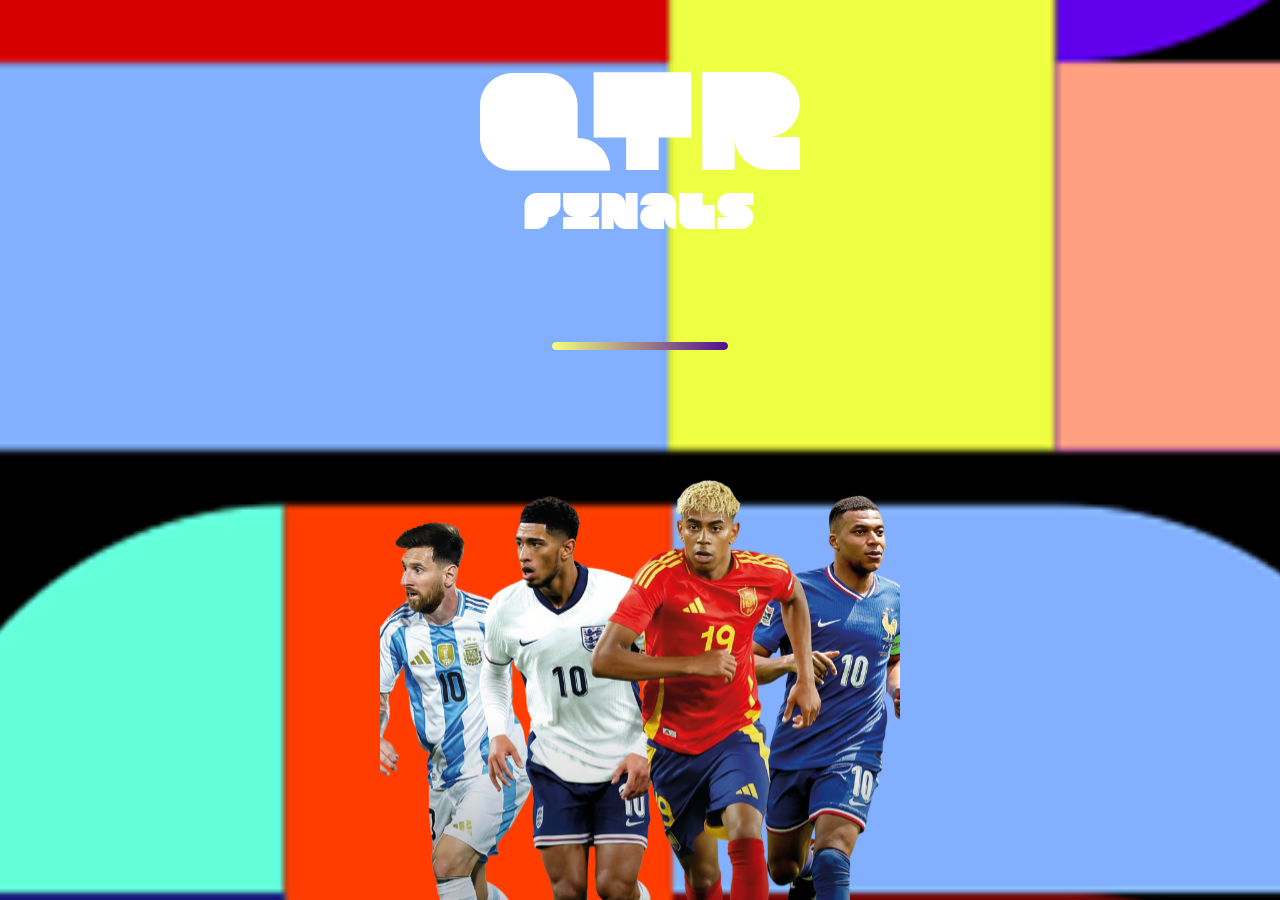
==== commit 4ea6268d: "Splash: QTR FINALS lockup + new background; raise loading bar to 38% Co-Authored-By: Claude Opus 4.8" ====
--- a/index.html
+++ b/index.html
@@ -18,13 +18,13 @@
   <meta name="apple-mobile-web-app-title" content="LBH Draft" />
   <link rel="preconnect" href="https://fonts.googleapis.com" />
   <link rel="preconnect" href="https://fonts.gstatic.com" crossorigin />
-  <link rel="preload" href="assets/img/rnd-32-background.svg" as="image" />
+  <link rel="preload" href="assets/img/qtr-background.png" as="image" />
   <link rel="preload" href="assets/img/rnd-32-players.svg" as="image" />
-  <link rel="stylesheet" href="assets/css/styles.css?v=100" />
+  <link rel="stylesheet" href="assets/css/styles.css?v=101" />
   <!-- Cache-bust: redirect to a versioned URL so stale cached pages reload once -->
   <script>
     (function () {
-      var V = '92';
+      var V = '93';
       try {
         if (localStorage.getItem('_lbhv') !== V) {
           localStorage.setItem('_lbhv', V);
@@ -39,9 +39,9 @@
 </head>
 <body data-route="ladder" data-theme="dark">
   <div id="splash">
-    <div class="splash-behind-wrap"><img class="splash-behind" src="assets/img/rnd-32-background.svg" alt="" /></div>
+    <div class="splash-behind-wrap"><img class="splash-behind" src="assets/img/qtr-background.png" alt="" /></div>
     <div class="splash-header">
-      <img src="assets/img/rnd-16-logo.svg" class="splash-logo-img" alt="RND 16" />
+      <img src="assets/img/qtr-finals-logo.svg" class="splash-logo-img" alt="QTR FINALS" />
     </div>
     <div class="splash-bar-track">
       <div class="splash-bar"></div>
--- a/assets/css/styles.css
+++ b/assets/css/styles.css
@@ -170,7 +170,7 @@
   height: auto;
 }
 .splash-bar-track {
-  position: absolute; top: 46%;
+  position: absolute; top: 38%;
   left: 50%; transform: translateX(-50%);
   width: 176px; height: 8px;
   border-radius: 999px; overflow: hidden;
@@ -213,7 +213,7 @@
 }
 @media (max-height: 700px) {
   .splash-header { top: 6%; }
-  .splash-bar-track { top: 40%; }
+  .splash-bar-track { top: 32%; }
 }
 @media (min-width: 768px) {
   .splash-logo-img { width: 40vw; max-width: 320px; }
@@ -223,7 +223,7 @@
 @media (max-width: 767px) {
   .splash-header { top: calc(8% + 5px); }
   .splash-logo-img { width: 75vw; }
-  .splash-bar-track { top: calc(46% + 5px); }
+  .splash-bar-track { top: calc(38% + 5px); }
 }
 
 /* ---- TOPBAR ---- */
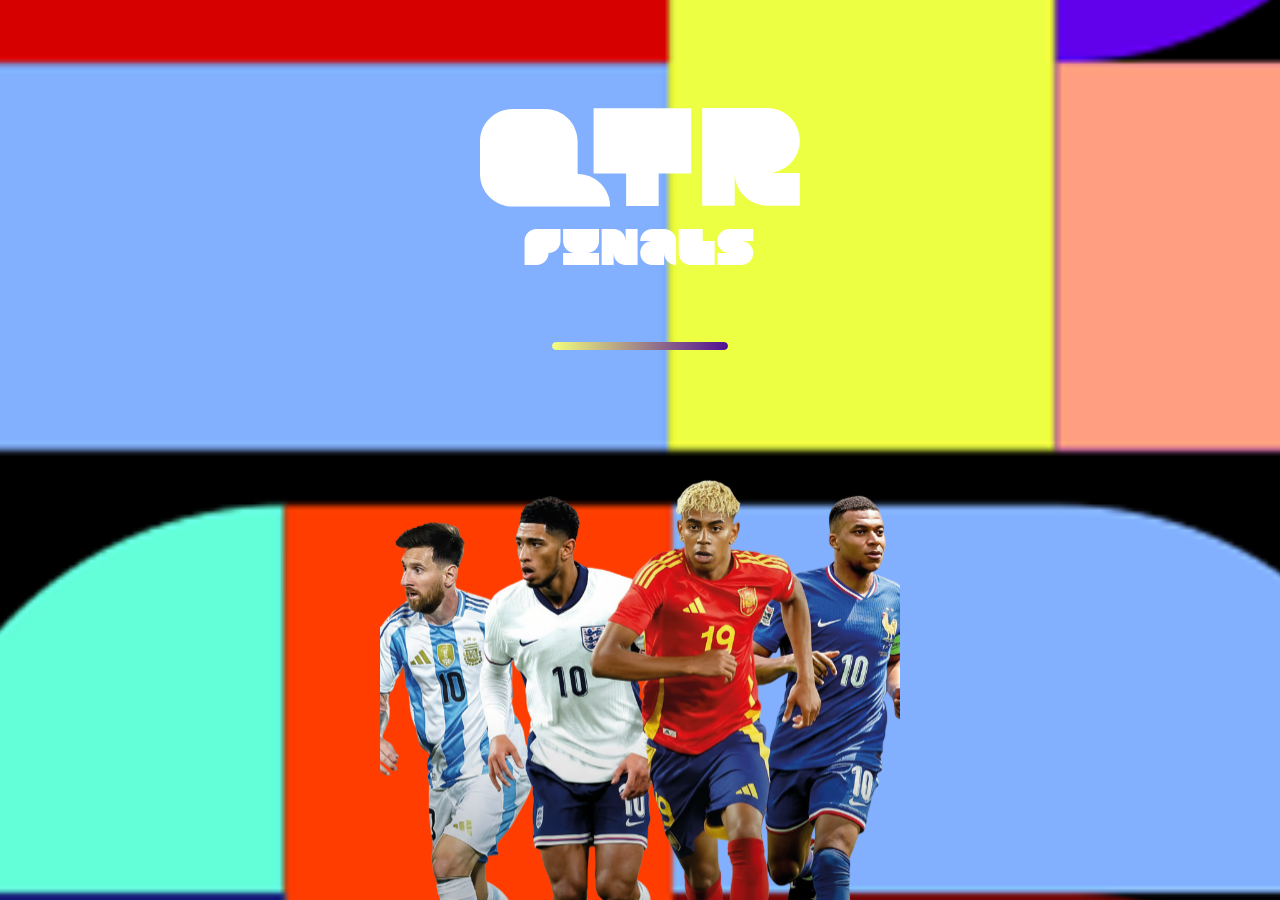
==== commit 2a4651e9: "Splash: lower QTR FINALS lockup (header top 8%->12%) Co-Authored-By: Claude Opus 4.8 <noreply@anthro" ====
--- a/index.html
+++ b/index.html
@@ -20,11 +20,11 @@
   <link rel="preconnect" href="https://fonts.gstatic.com" crossorigin />
   <link rel="preload" href="assets/img/qtr-background.png" as="image" />
   <link rel="preload" href="assets/img/rnd-32-players.svg" as="image" />
-  <link rel="stylesheet" href="assets/css/styles.css?v=101" />
+  <link rel="stylesheet" href="assets/css/styles.css?v=102" />
   <!-- Cache-bust: redirect to a versioned URL so stale cached pages reload once -->
   <script>
     (function () {
-      var V = '93';
+      var V = '94';
       try {
         if (localStorage.getItem('_lbhv') !== V) {
           localStorage.setItem('_lbhv', V);
--- a/assets/css/styles.css
+++ b/assets/css/styles.css
@@ -158,7 +158,7 @@
 .splash-behind.splash-reveal { opacity: 1; }
 .splash-header {
   position: absolute;
-  top: 8%;
+  top: 12%;
   left: 50%; transform: translateX(-50%);
   z-index: 3;
   opacity: 0;
@@ -212,7 +212,7 @@
   to   { opacity: 1; }
 }
 @media (max-height: 700px) {
-  .splash-header { top: 6%; }
+  .splash-header { top: 10%; }
   .splash-bar-track { top: 32%; }
 }
 @media (min-width: 768px) {
@@ -221,7 +221,7 @@
 }
 
 @media (max-width: 767px) {
-  .splash-header { top: calc(8% + 5px); }
+  .splash-header { top: calc(12% + 5px); }
   .splash-logo-img { width: 75vw; }
   .splash-bar-track { top: calc(38% + 5px); }
 }
